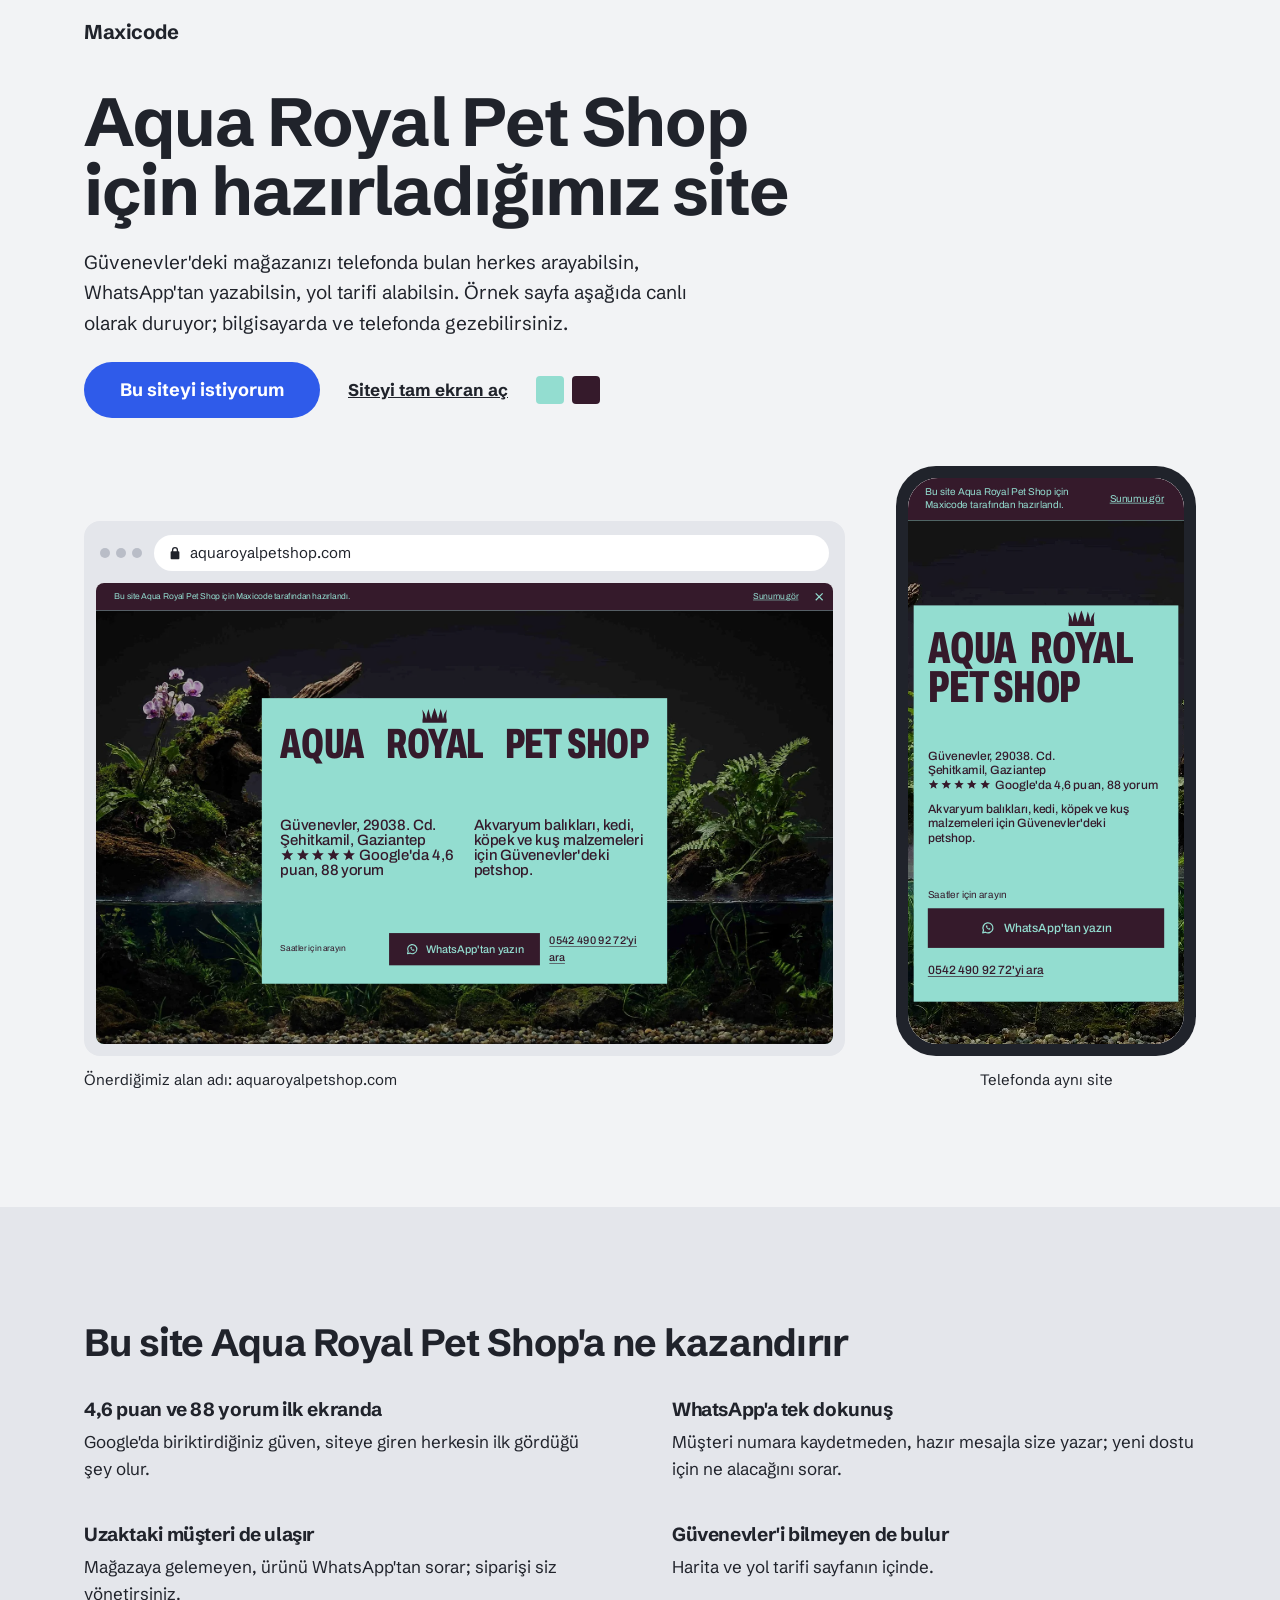
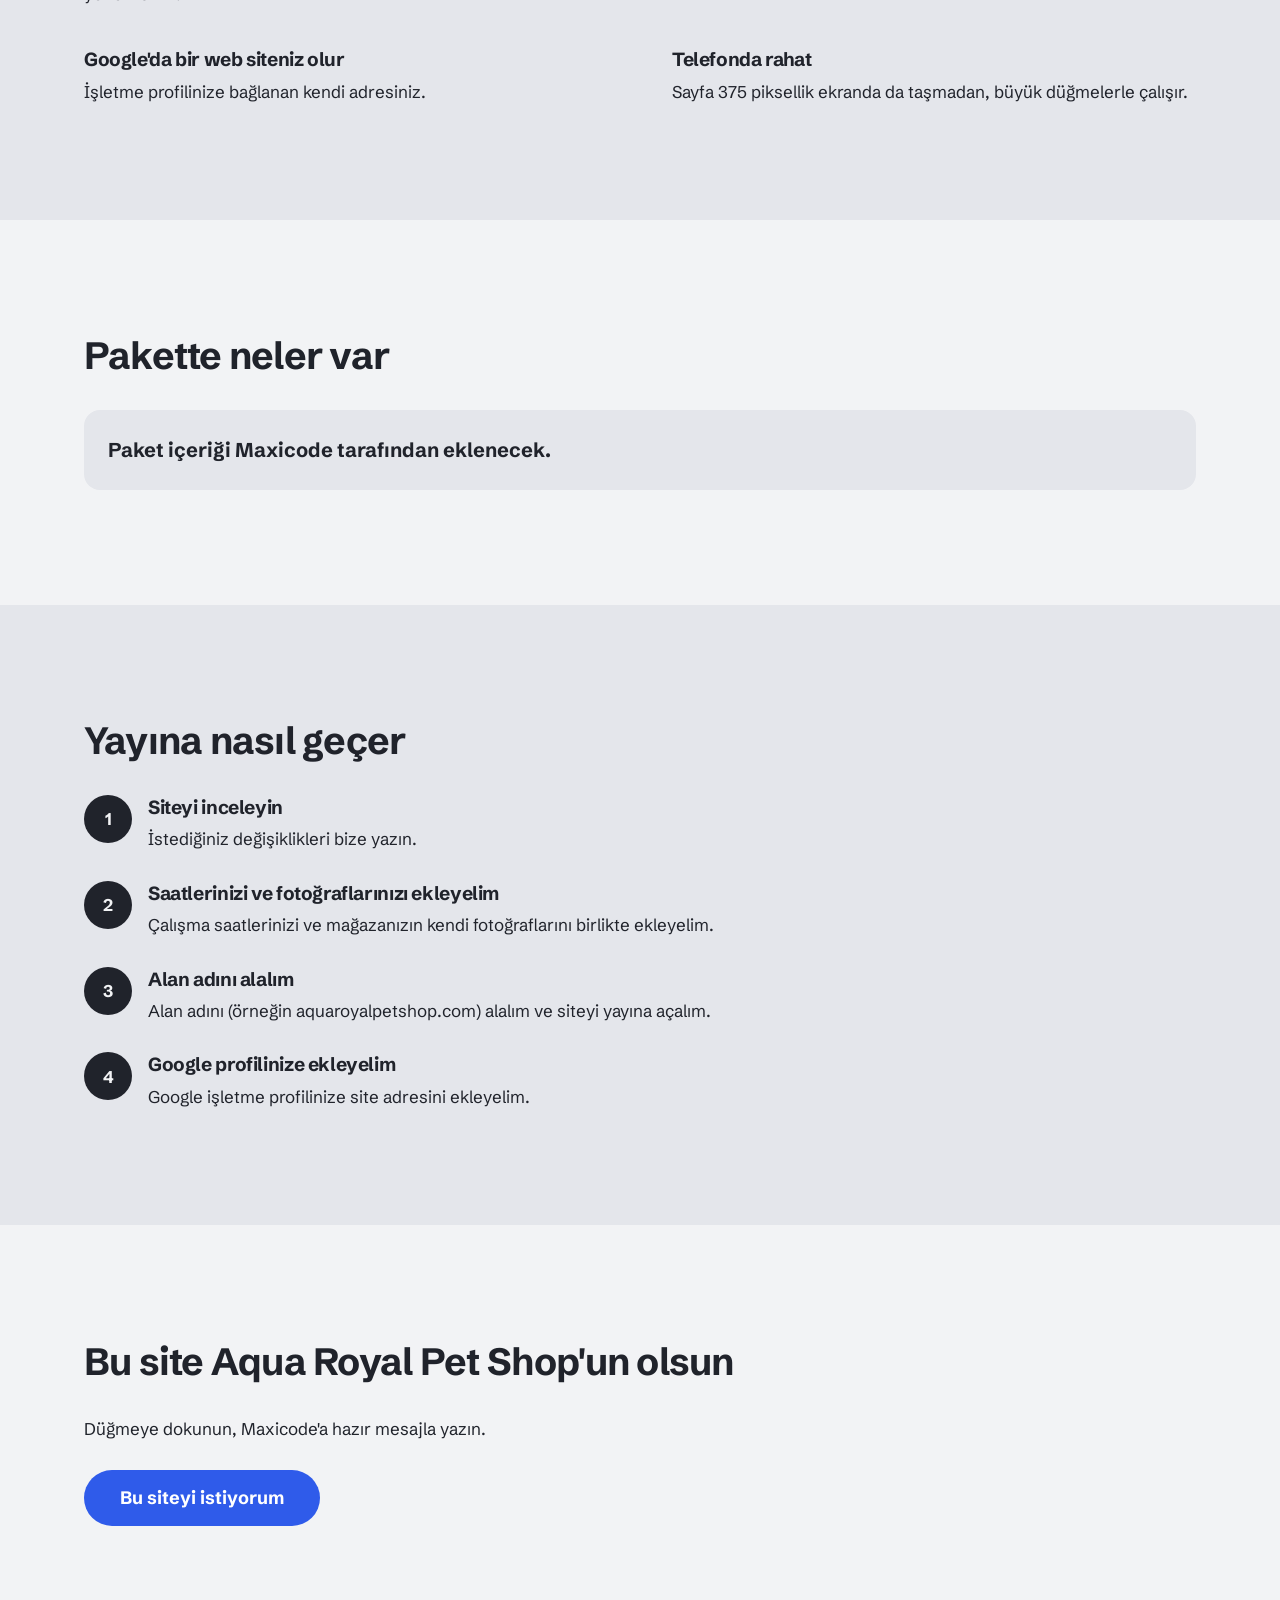
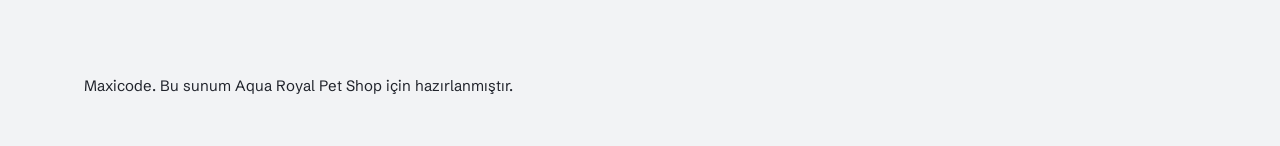
==== aqua-royal-pet-shop/sunum/index.html @ 00637de4 "Aqua Royal Pet Shop örnek site ve sunum Co-Authored-By: Claude Opus 5.5 <noreply@anthropic.com> Clau" ====
<!doctype html>
<html lang="tr">
<head>
<meta charset="utf-8">
<meta name="viewport" content="width=device-width, initial-scale=1">
<title>Aqua Royal Pet Shop için hazırladığımız site | Maxicode</title>
<meta name="description" content="Maxicode'un Aqua Royal Pet Shop için hazırladığı örnek web sitesi ve yayına geçiş adımları.">
<meta name="robots" content="noindex,nofollow">
<link rel="icon" href="data:image/svg+xml,%3Csvg xmlns='http://www.w3.org/2000/svg' viewBox='0 0 64 64'%3E%3Crect width='64' height='64' rx='14' fill='%2320232B'/%3E%3Cpath d='M16 46V18h6l10 16 10-16h6v28h-6V29L32 44 22 29v17z' fill='%23F2F3F5'/%3E%3C/svg%3E">
<link rel="preconnect" href="https://fonts.googleapis.com">
<link rel="preconnect" href="https://fonts.gstatic.com" crossorigin>
<link rel="stylesheet" href="https://fonts.googleapis.com/css2?family=Schibsted+Grotesk:wght@400;700&display=swap">
<style>
:root{--bg:#F2F3F5;--ink:#20232B;--mid:#E4E6EB;--blue:#2F5BEA;--muted:#20232B;--gut:clamp(16px,5vw,72px)}
*{box-sizing:border-box;margin:0}
html{scroll-behavior:smooth}
body{background:var(--bg);color:var(--ink);font:400 1.0625rem/1.6 'Schibsted Grotesk',system-ui,sans-serif;overflow-x:hidden}
img,svg,iframe{display:block}
img,svg{max-width:100%}
a{color:inherit}
:focus-visible{outline:3px solid var(--ink);outline-offset:3px}
.wrap{max-width:1240px;margin-inline:auto;padding-inline:var(--gut)}
h1,h2,h3{font-weight:700;letter-spacing:-.02em;text-wrap:balance}
h1{font-size:clamp(1.75rem,5.4vw,4.25rem);line-height:1.02;margin-bottom:20px}
h2{font-size:clamp(1.625rem,3vw,2.375rem);line-height:1.12;margin-bottom:32px}
h3{font-size:1.1875rem;line-height:1.3;margin-bottom:6px}
p{max-width:60ch}
.top{display:flex;align-items:center;min-height:64px}
.mark{font-weight:700;font-size:1.25rem;letter-spacing:-.02em;text-decoration:none}
.sec{padding-block:clamp(56px,9vw,120px)}
.open{padding-top:24px}
.open p.lead{font-size:1.1875rem;color:var(--muted);margin-bottom:0;max-width:52ch}
.stage{display:grid;grid-template-columns:minmax(0,1fr) 300px;gap:clamp(24px,4vw,64px);align-items:end;margin-top:48px}
.frame{background:var(--mid);border-radius:16px;padding:12px}
.bar{display:flex;align-items:center;gap:12px;padding:2px 4px 12px}
.dots{display:flex;gap:6px}
.dots i{width:10px;height:10px;border-radius:50%;background:#B9BDC7}
.addr{flex:1;display:flex;align-items:center;gap:8px;background:#fff;border-radius:999px;padding:6px 14px;font-size:.9375rem;min-height:32px}
.addr svg{width:14px;height:14px;flex:none}
.view{overflow:hidden;border-radius:8px;background:#fff;position:relative}
.view iframe{max-width:none;border:0;width:1280px;height:800px;transform-origin:0 0;background:#fff}
.phone{background:var(--ink);border-radius:40px;padding:12px;width:300px}
.phone .view{border-radius:30px}
.phone iframe{width:390px;height:800px}
.cap{font-size:.9375rem;color:var(--muted);margin-top:12px}

.ben{display:grid;grid-template-columns:repeat(2,minmax(0,1fr));gap:40px clamp(24px,5vw,80px)}
.ben li{list-style:none}
.ben p{color:var(--muted)}
.soft{background:var(--mid)}
.pack{display:grid;grid-template-columns:repeat(3,minmax(0,1fr));gap:16px}
.pack div{background:var(--mid);border-radius:16px;padding:24px}
.pack p{color:var(--muted)}
.steps{counter-reset:s;display:grid;gap:28px;max-width:720px;padding:0}
.steps li{list-style:none;display:grid;grid-template-columns:48px 1fr;gap:16px;align-items:start}
.steps li::before{counter-increment:s;content:counter(s);width:48px;height:48px;border-radius:50%;background:var(--ink);color:var(--bg);display:grid;place-items:center;font-weight:700}
.steps p{color:var(--muted)}
.cta{text-align:left}
.go{display:inline-flex;align-items:center;justify-content:center;min-height:56px;padding:0 36px;border-radius:999px;background:var(--blue);color:#fff;font:700 1.125rem/1 'Schibsted Grotesk',system-ui,sans-serif;text-decoration:none}
.go:hover{filter:brightness(.92)}
.go:focus-visible{outline-color:var(--ink)}
.cta p{margin-bottom:28px;color:var(--muted)}
footer{padding-block:32px 48px;font-size:.9375rem;color:var(--muted)}
@media(max-width:900px){
  .stage{grid-template-columns:minmax(0,1fr);align-items:start}
  .phone{justify-self:center;max-width:100%}
  .ben,.pack{grid-template-columns:minmax(0,1fr)}
}
@media(prefers-reduced-motion:reduce){html{scroll-behavior:auto}*{transition:none!important;animation:none!important}}
</style>
</head>
<body>
<header class="wrap top"><a class="mark" href="#top">Maxicode</a></header>

<main id="top">
<section class="wrap sec open" aria-labelledby="h1">
  <h1 id="h1">Aqua Royal Pet Shop için hazırladığımız site</h1>
  <p class="lead">Güvenevler'deki mağazanızı telefonda bulan herkes arayabilsin, WhatsApp'tan yazabilsin, yol tarifi alabilsin. Örnek sayfa aşağıda canlı olarak duruyor; bilgisayarda ve telefonda gezebilirsiniz.</p>
  <p style="margin-top:24px;display:flex;flex-wrap:wrap;align-items:center;gap:8px 28px"><a class="go" href="#" data-istek>Bu siteyi istiyorum</a><a href="../site/" target="_blank" rel="noopener noreferrer" style="font-weight:700;display:inline-flex;align-items:center;min-height:48px">Siteyi tam ekran aç</a><span aria-hidden="true" style="display:flex;gap:8px"><i style="width:28px;height:28px;background:#93DDD0;display:block;border-radius:4px"></i><i style="width:28px;height:28px;background:#351A2B;display:block;border-radius:4px"></i></span></p>

  <div class="stage">
    <div>
      <div class="frame">
        <div class="bar"><div class="dots" aria-hidden="true"><i></i><i></i><i></i></div>
          <div class="addr"><svg viewBox="0 0 16 16" aria-hidden="true"><path fill="currentColor" d="M8 1a3.5 3.5 0 0 0-3.5 3.5V6H4a1 1 0 0 0-1 1v7a1 1 0 0 0 1 1h8a1 1 0 0 0 1-1V7a1 1 0 0 0-1-1h-.5V4.5A3.5 3.5 0 0 0 8 1zm-2 3.5a2 2 0 1 1 4 0V6H6z"/></svg>aquaroyalpetshop.com</div></div>
        <div class="view" data-base="1280" data-h="800"><iframe src="../site/" title="Aqua Royal Pet Shop sitesinin masaüstü önizlemesi" loading="lazy" sandbox="allow-scripts allow-same-origin allow-popups allow-popups-to-escape-sandbox"></iframe></div>
      </div>
      <p class="cap">Önerdiğimiz alan adı: aquaroyalpetshop.com</p>
    </div>
    <div>
      <div class="phone"><div class="view" data-base="390" data-h="800"><iframe src="../site/" title="Aqua Royal Pet Shop sitesinin telefon önizlemesi" loading="lazy" sandbox="allow-scripts allow-same-origin allow-popups allow-popups-to-escape-sandbox"></iframe></div></div>
      <p class="cap" style="text-align:center">Telefonda aynı site</p>
    </div>
  </div>
</section>

<section class="soft sec" aria-labelledby="h-fayda">
  <div class="wrap">
    <h2 id="h-fayda">Bu site Aqua Royal Pet Shop'a ne kazandırır</h2>
    <ul class="ben" style="padding:0">
      <li><h3>4,6 puan ve 88 yorum ilk ekranda</h3><p>Google'da biriktirdiğiniz güven, siteye giren herkesin ilk gördüğü şey olur.</p></li>
      <li><h3>WhatsApp'a tek dokunuş</h3><p>Müşteri numara kaydetmeden, hazır mesajla size yazar; yeni dostu için ne alacağını sorar.</p></li>
      <li><h3>Uzaktaki müşteri de ulaşır</h3><p>Mağazaya gelemeyen, ürünü WhatsApp'tan sorar; siparişi siz yönetirsiniz.</p></li>
      <li><h3>Güvenevler'i bilmeyen de bulur</h3><p>Harita ve yol tarifi sayfanın içinde.</p></li>
      <li><h3>Google'da bir web siteniz olur</h3><p>İşletme profilinize bağlanan kendi adresiniz.</p></li>
      <li><h3>Telefonda rahat</h3><p>Sayfa 375 piksellik ekranda da taşmadan, büyük düğmelerle çalışır.</p></li>
    </ul>
  </div>
</section>

<section class="wrap sec" aria-labelledby="h-paket">
  <h2 id="h-paket">Pakette neler var</h2>
  <!-- ayarlar.json "paket" boş: maddeler Maxicode tarafından eklenecek -->
  <div class="pack" style="grid-template-columns:minmax(0,1fr)">
    <div><p style="font-weight:700;font-size:1.25rem">Paket içeriği Maxicode tarafından eklenecek.</p></div>
  </div>
</section>

<section class="soft sec" aria-labelledby="h-adim">
  <div class="wrap">
    <h2 id="h-adim">Yayına nasıl geçer</h2>
    <ol class="steps">
      <li><div><h3>Siteyi inceleyin</h3><p>İstediğiniz değişiklikleri bize yazın.</p></div></li>
      <li><div><h3>Saatlerinizi ve fotoğraflarınızı ekleyelim</h3><p>Çalışma saatlerinizi ve mağazanızın kendi fotoğraflarını birlikte ekleyelim.</p></div></li>
      <li><div><h3>Alan adını alalım</h3><p>Alan adını (örneğin aquaroyalpetshop.com) alalım ve siteyi yayına açalım.</p></div></li>
      <li><div><h3>Google profilinize ekleyelim</h3><p>Google işletme profilinize site adresini ekleyelim.</p></div></li>
    </ol>
  </div>
</section>

<section class="wrap sec cta" aria-labelledby="h-istek">
  <h2 id="h-istek">Bu site Aqua Royal Pet Shop'un olsun</h2>
  <p>Düğmeye dokunun, Maxicode'a hazır mesajla yazın.</p>
  <!-- ayarlar.json "whatsapp" boş: numara gelince https://wa.me/<numara>?text=... yazılacak -->
  <a class="go" href="#" data-istek>Bu siteyi istiyorum</a>
</section>
</main>

<footer class="wrap">Maxicode. Bu sunum Aqua Royal Pet Shop için hazırlanmıştır.</footer>

<script>
(function(){
  /* Maxicode WhatsApp numarası gelince NUMARA doldurulur (ülke kodu ile, yalnızca rakam). */
  var NUMARA='';
  var MESAJ='Merhaba Maxicode, Aqua Royal Pet Shop için hazırladığınız siteyi inceledim. Bu siteyi istiyorum, detayları konuşalım.';
  if(NUMARA){var u='https://wa.me/'+NUMARA+'?text='+encodeURIComponent(MESAJ);[].forEach.call(document.querySelectorAll('[data-istek]'),function(a){a.setAttribute('href',u);a.setAttribute('target','_blank');a.setAttribute('rel','noopener noreferrer')})}
  function fit(){
    [].forEach.call(document.querySelectorAll('.view'),function(v){
      var b=+v.dataset.base,h=+v.dataset.h,s=v.clientWidth/b;
      v.firstElementChild.style.transform='scale('+s+')';
      v.style.height=(h*s)+'px';
    });
  }
  fit();
  window.addEventListener('resize',fit);
  window.addEventListener('load',fit);
})();
</script>
</body>
</html>
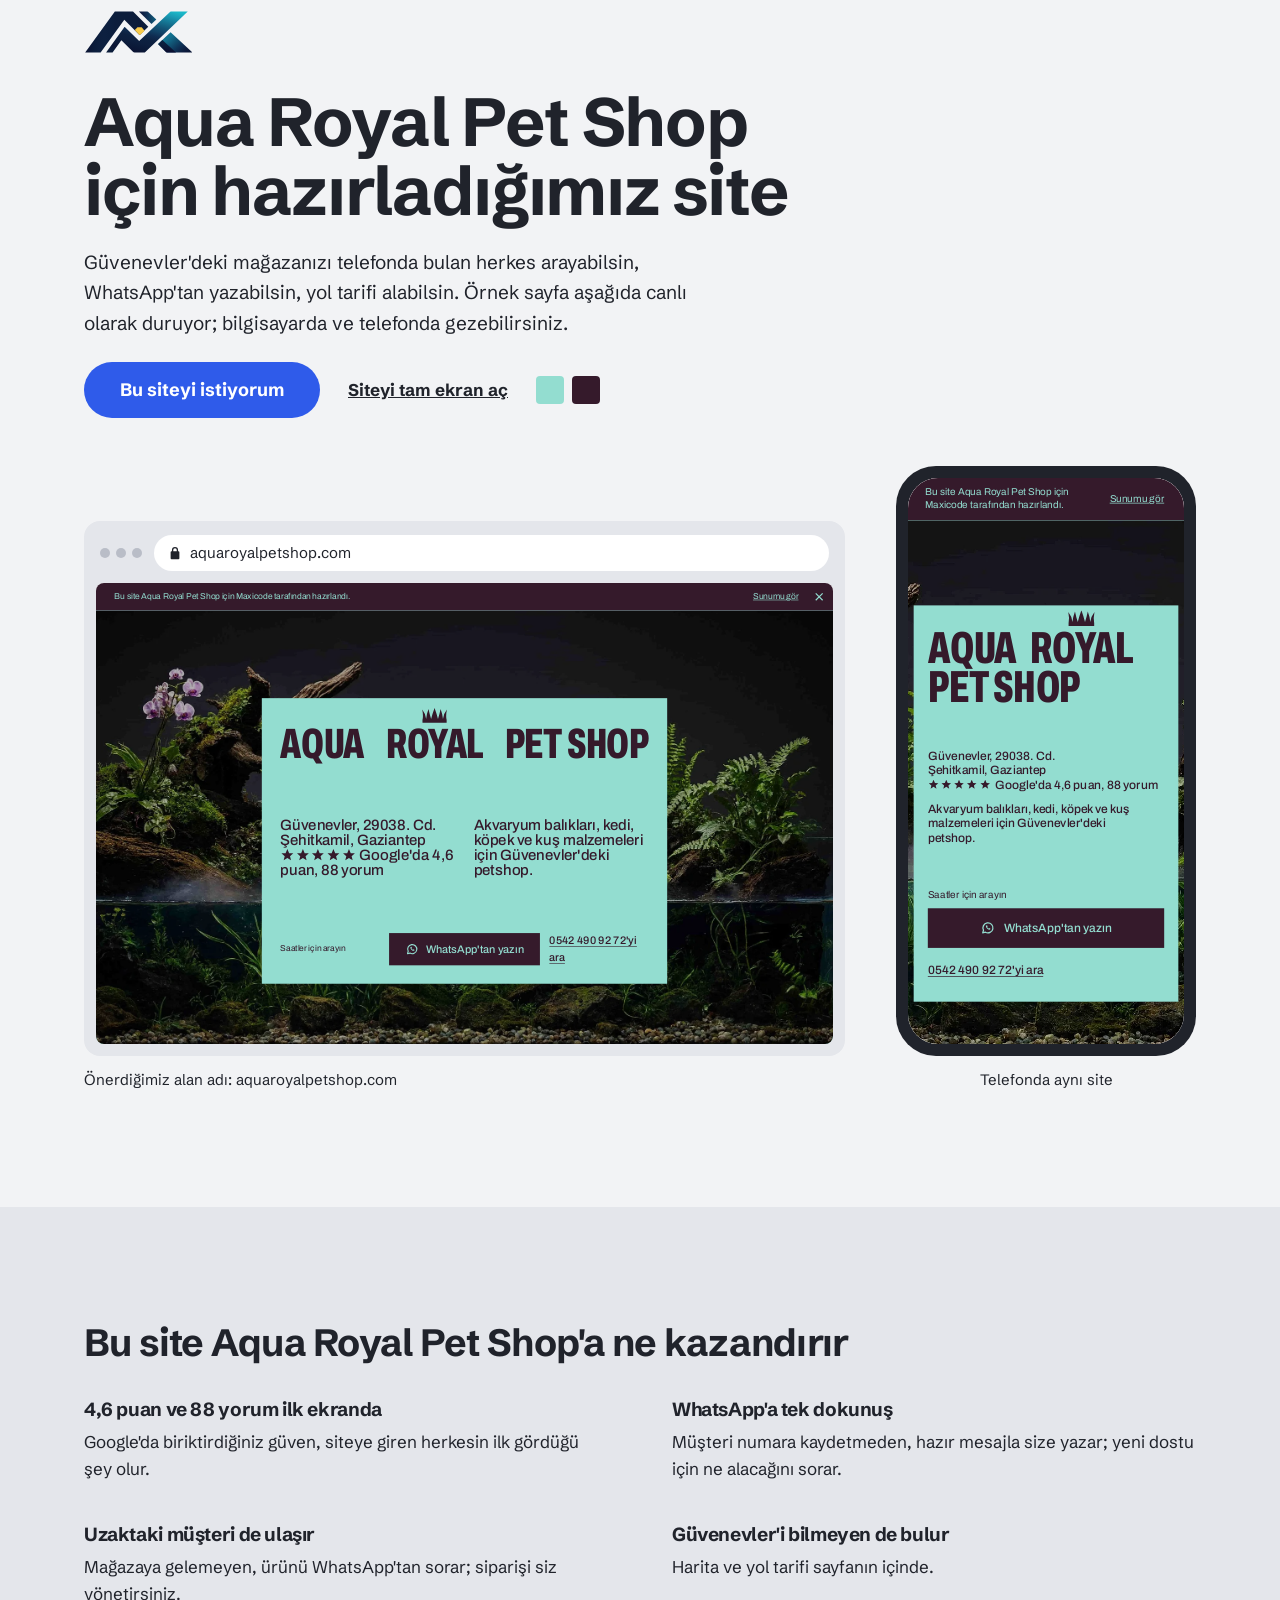
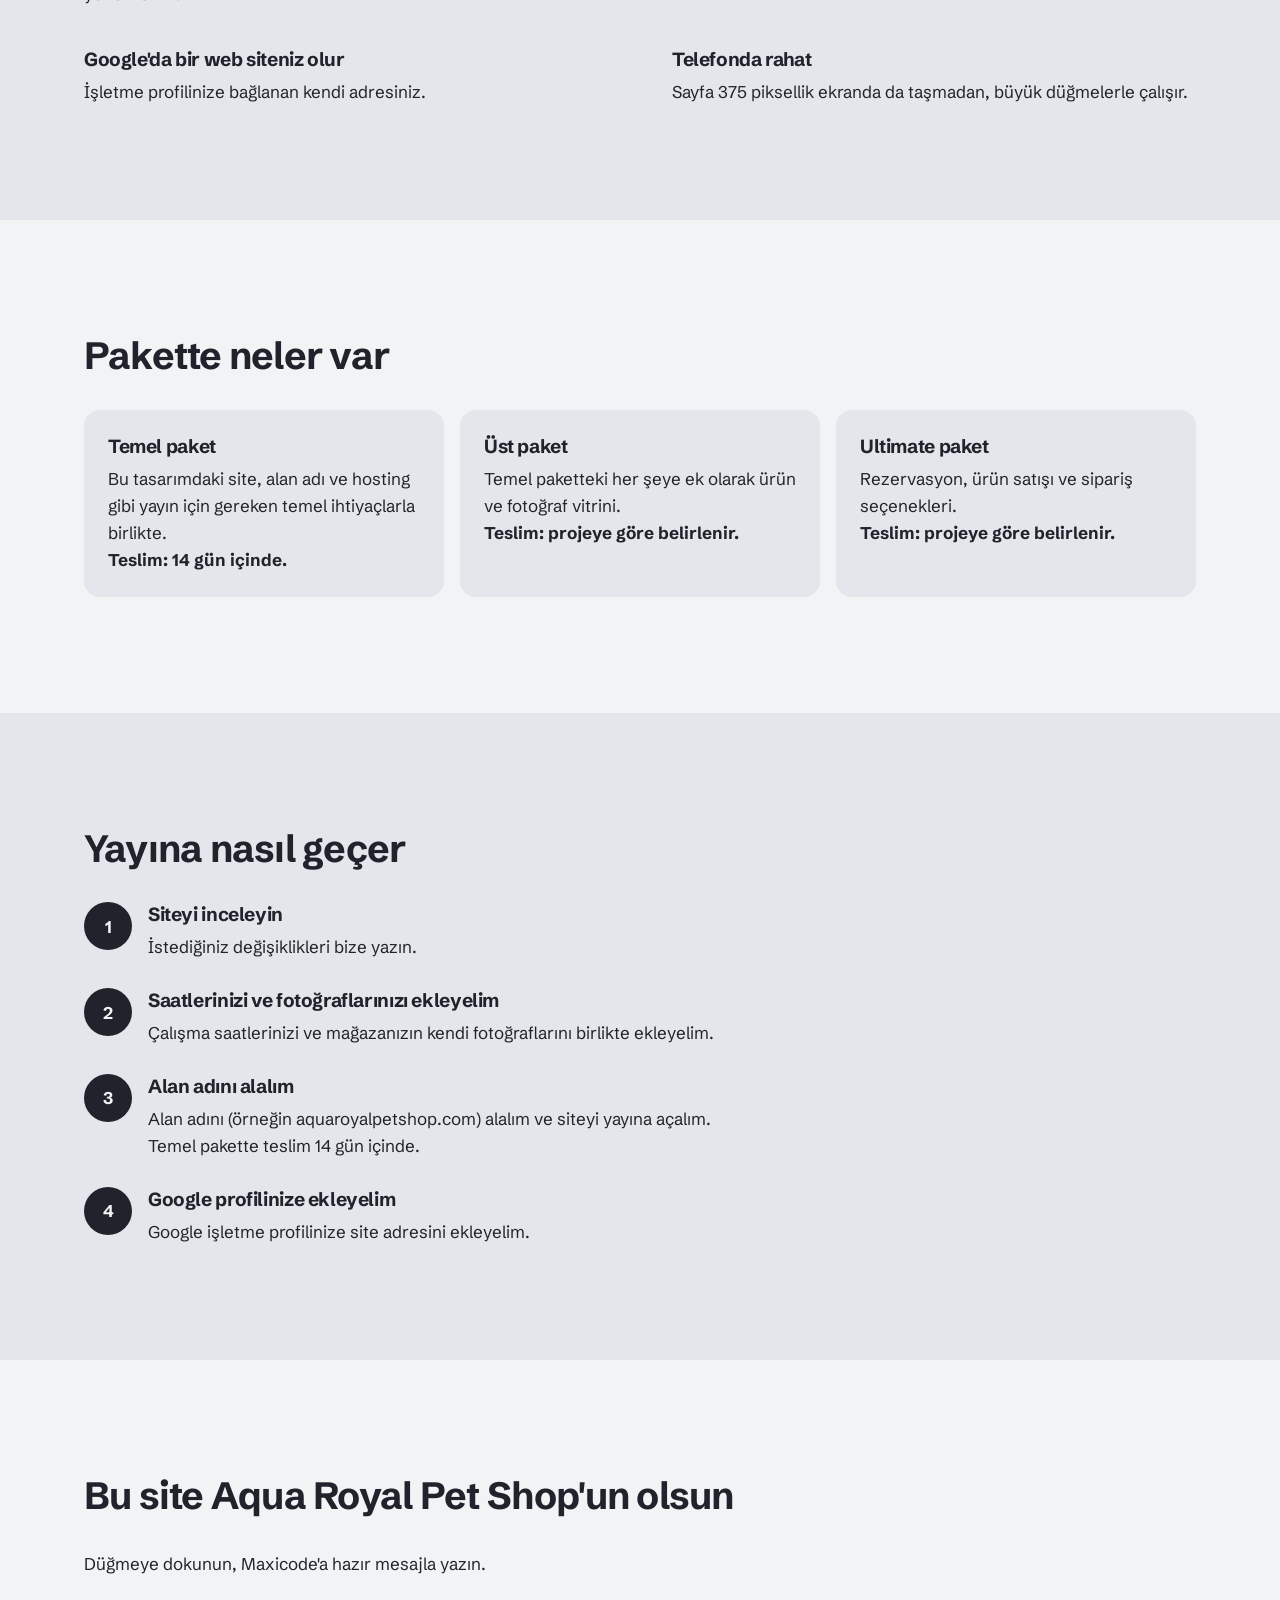
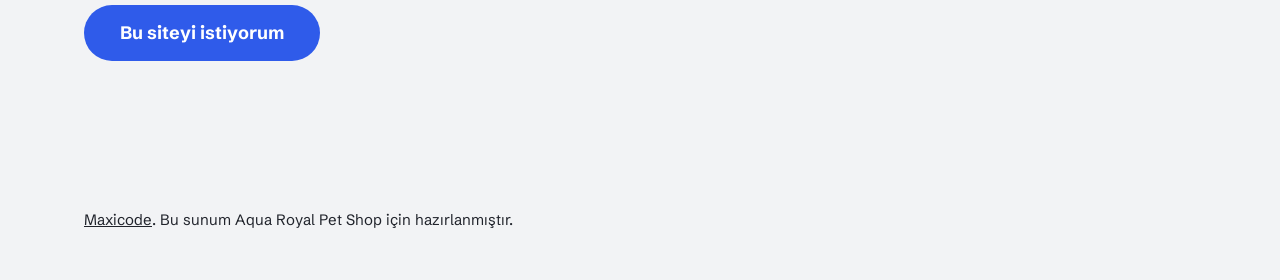
==== commit 60f9c7cd: "Sunumlar: Maxicode numarası, paketler, logo; Asya sunumu eklendi Co-Authored-By: Claude Opus 5.5 <no" ====
--- a/aqua-royal-pet-shop/sunum/index.html
+++ b/aqua-royal-pet-shop/sunum/index.html
@@ -70,13 +70,13 @@
 </style>
 </head>
 <body>
-<header class="wrap top"><a class="mark" href="#top">Maxicode</a></header>
+<header class="wrap top"><a class="mark" href="https://maxicode.com.tr" target="_blank" rel="noopener noreferrer"><img src="maxicode-logo.svg" alt="Maxicode" width="110" height="44" style="display:block;height:44px;width:auto"></a></header>
 
 <main id="top">
 <section class="wrap sec open" aria-labelledby="h1">
   <h1 id="h1">Aqua Royal Pet Shop için hazırladığımız site</h1>
   <p class="lead">Güvenevler'deki mağazanızı telefonda bulan herkes arayabilsin, WhatsApp'tan yazabilsin, yol tarifi alabilsin. Örnek sayfa aşağıda canlı olarak duruyor; bilgisayarda ve telefonda gezebilirsiniz.</p>
-  <p style="margin-top:24px;display:flex;flex-wrap:wrap;align-items:center;gap:8px 28px"><a class="go" href="#" data-istek>Bu siteyi istiyorum</a><a href="../site/" target="_blank" rel="noopener noreferrer" style="font-weight:700;display:inline-flex;align-items:center;min-height:48px">Siteyi tam ekran aç</a><span aria-hidden="true" style="display:flex;gap:8px"><i style="width:28px;height:28px;background:#93DDD0;display:block;border-radius:4px"></i><i style="width:28px;height:28px;background:#351A2B;display:block;border-radius:4px"></i></span></p>
+  <p style="margin-top:24px;display:flex;flex-wrap:wrap;align-items:center;gap:8px 28px"><a class="go" href="https://wa.me/905343522058?text=Merhaba%20Maxicode%2C%20Aqua%20Royal%20Pet%20Shop%20i%C3%A7in%20haz%C4%B1rlad%C4%B1%C4%9F%C4%B1n%C4%B1z%20siteyi%20inceledim.%20Bu%20siteyi%20istiyorum%2C%20detaylar%C4%B1%20konu%C5%9Fal%C4%B1m." target="_blank" rel="noopener noreferrer" data-istek>Bu siteyi istiyorum</a><a href="../site/" target="_blank" rel="noopener noreferrer" style="font-weight:700;display:inline-flex;align-items:center;min-height:48px">Siteyi tam ekran aç</a><span aria-hidden="true" style="display:flex;gap:8px"><i style="width:28px;height:28px;background:#93DDD0;display:block;border-radius:4px"></i><i style="width:28px;height:28px;background:#351A2B;display:block;border-radius:4px"></i></span></p>
 
   <div class="stage">
     <div>
@@ -110,9 +110,10 @@
 
 <section class="wrap sec" aria-labelledby="h-paket">
   <h2 id="h-paket">Pakette neler var</h2>
-  <!-- ayarlar.json "paket" boş: maddeler Maxicode tarafından eklenecek -->
-  <div class="pack" style="grid-template-columns:minmax(0,1fr)">
-    <div><p style="font-weight:700;font-size:1.25rem">Paket içeriği Maxicode tarafından eklenecek.</p></div>
+  <div class="pack">
+    <div><h3>Temel paket</h3><p>Bu tasarımdaki site, alan adı ve hosting gibi yayın için gereken temel ihtiyaçlarla birlikte.</p><p><strong>Teslim: 14 gün içinde.</strong></p></div>
+    <div><h3>Üst paket</h3><p>Temel paketteki her şeye ek olarak ürün ve fotoğraf vitrini.</p><p><strong>Teslim: projeye göre belirlenir.</strong></p></div>
+    <div><h3>Ultimate paket</h3><p>Rezervasyon, ürün satışı ve sipariş seçenekleri.</p><p><strong>Teslim: projeye göre belirlenir.</strong></p></div>
   </div>
 </section>
 
@@ -122,7 +123,7 @@
     <ol class="steps">
       <li><div><h3>Siteyi inceleyin</h3><p>İstediğiniz değişiklikleri bize yazın.</p></div></li>
       <li><div><h3>Saatlerinizi ve fotoğraflarınızı ekleyelim</h3><p>Çalışma saatlerinizi ve mağazanızın kendi fotoğraflarını birlikte ekleyelim.</p></div></li>
-      <li><div><h3>Alan adını alalım</h3><p>Alan adını (örneğin aquaroyalpetshop.com) alalım ve siteyi yayına açalım.</p></div></li>
+      <li><div><h3>Alan adını alalım</h3><p>Alan adını (örneğin aquaroyalpetshop.com) alalım ve siteyi yayına açalım. Temel pakette teslim 14 gün içinde.</p></div></li>
       <li><div><h3>Google profilinize ekleyelim</h3><p>Google işletme profilinize site adresini ekleyelim.</p></div></li>
     </ol>
   </div>
@@ -131,17 +132,16 @@
 <section class="wrap sec cta" aria-labelledby="h-istek">
   <h2 id="h-istek">Bu site Aqua Royal Pet Shop'un olsun</h2>
   <p>Düğmeye dokunun, Maxicode'a hazır mesajla yazın.</p>
-  <!-- ayarlar.json "whatsapp" boş: numara gelince https://wa.me/<numara>?text=... yazılacak -->
-  <a class="go" href="#" data-istek>Bu siteyi istiyorum</a>
+  <a class="go" href="https://wa.me/905343522058?text=Merhaba%20Maxicode%2C%20Aqua%20Royal%20Pet%20Shop%20i%C3%A7in%20haz%C4%B1rlad%C4%B1%C4%9F%C4%B1n%C4%B1z%20siteyi%20inceledim.%20Bu%20siteyi%20istiyorum%2C%20detaylar%C4%B1%20konu%C5%9Fal%C4%B1m." target="_blank" rel="noopener noreferrer" data-istek>Bu siteyi istiyorum</a>
 </section>
 </main>
 
-<footer class="wrap">Maxicode. Bu sunum Aqua Royal Pet Shop için hazırlanmıştır.</footer>
+<footer class="wrap"><a href="https://maxicode.com.tr" target="_blank" rel="noopener noreferrer">Maxicode</a>. Bu sunum Aqua Royal Pet Shop için hazırlanmıştır.</footer>
 
 <script>
 (function(){
   /* Maxicode WhatsApp numarası gelince NUMARA doldurulur (ülke kodu ile, yalnızca rakam). */
-  var NUMARA='';
+  var NUMARA='905343522058';
   var MESAJ='Merhaba Maxicode, Aqua Royal Pet Shop için hazırladığınız siteyi inceledim. Bu siteyi istiyorum, detayları konuşalım.';
   if(NUMARA){var u='https://wa.me/'+NUMARA+'?text='+encodeURIComponent(MESAJ);[].forEach.call(document.querySelectorAll('[data-istek]'),function(a){a.setAttribute('href',u);a.setAttribute('target','_blank');a.setAttribute('rel','noopener noreferrer')})}
   function fit(){
